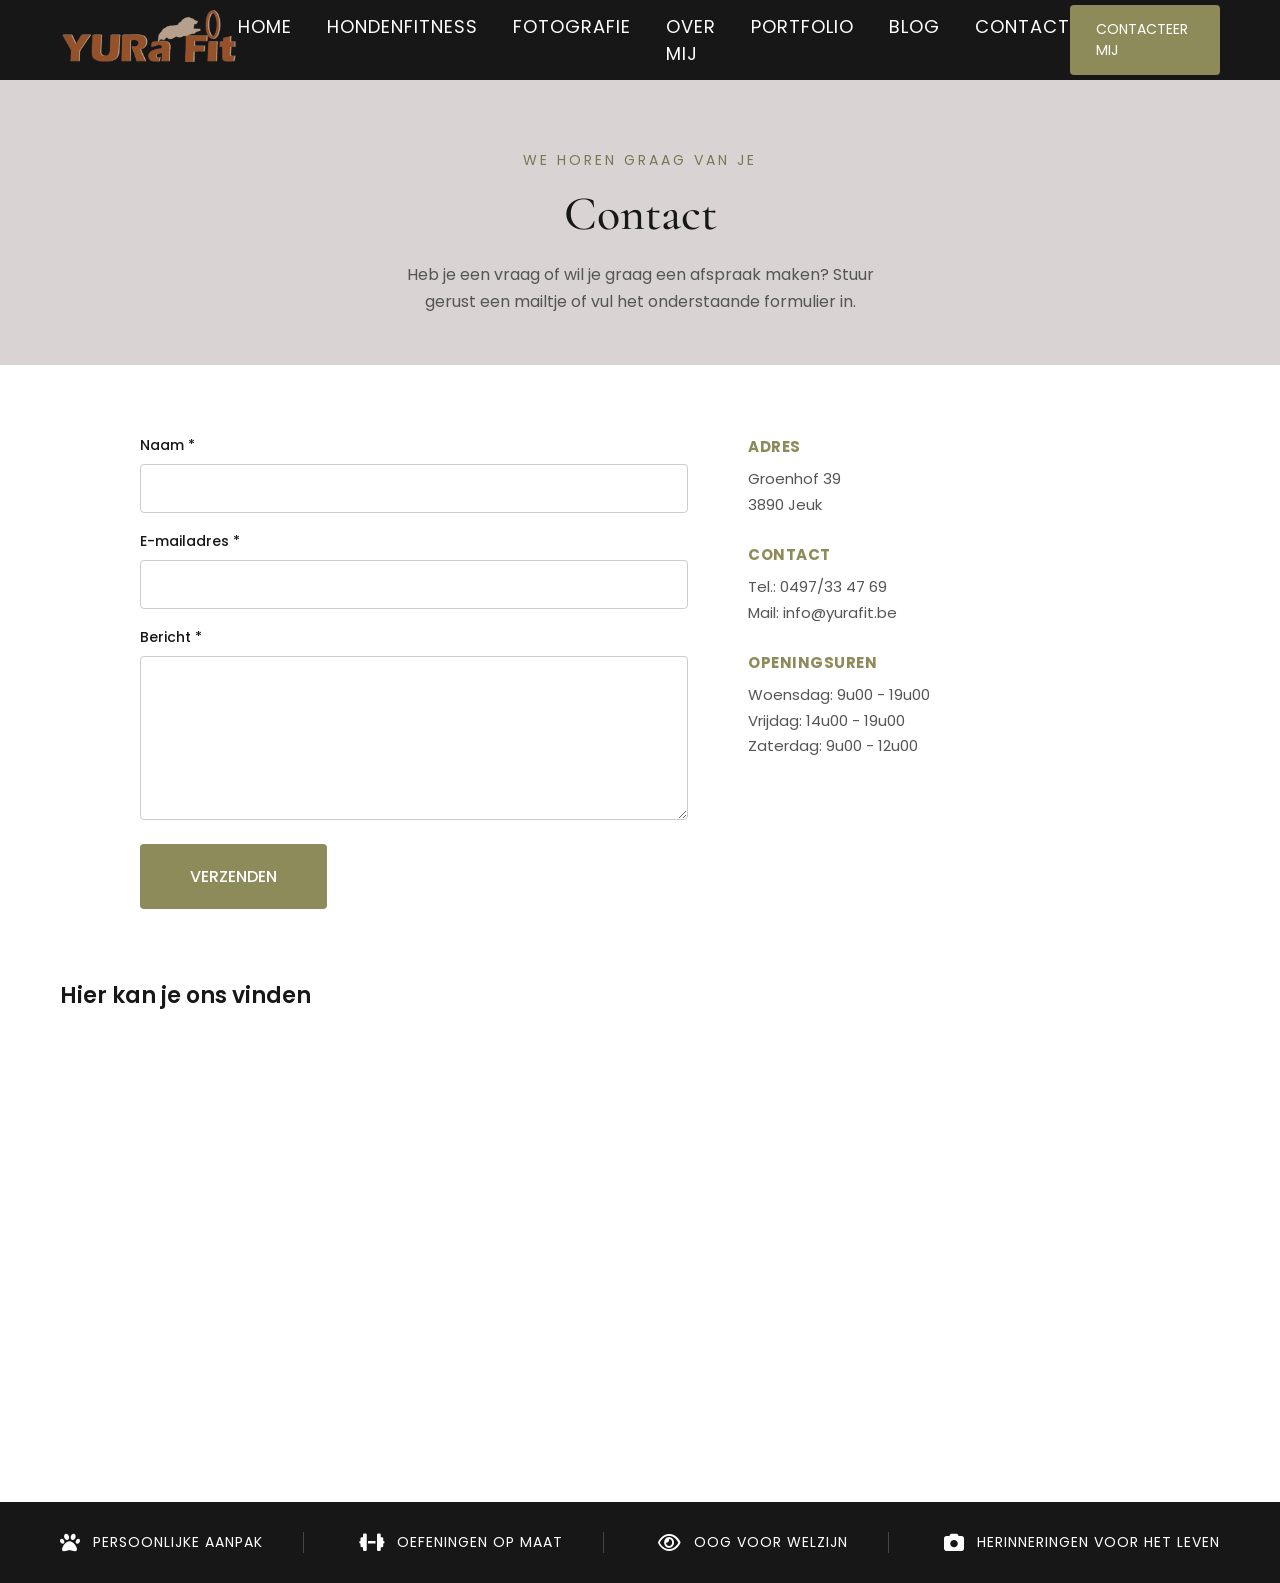
==== contact.html @ cb6d757e "Subpagina's over mij en contact toegevoegd" ====
<!DOCTYPE html>
<html lang="nl-BE">
    <head>
        <meta charset="UTF-8">
        <meta name="viewport" content="width=device-width, initial-scale=1.0">
        <title>Contact - YURa Fit</title>
        <link rel="stylesheet" href="css/style.css">

        <!-- Google Font -->
        <link href="https://fonts.googleapis.com/css2?family=Poppins:wght@300;400;500;600;700&family=Cormorant+Garamond:wght@500&display=swap" rel="stylesheet">
        <!--Font Awesome toevoegen-->
        <link rel="stylesheet" href="https://cdnjs.cloudflare.com/ajax/libs/font-awesome/6.7.2/css/all.min.css"> 
    </head>
    <body>
        <header>
            <nav class="navbar">

                <div class="logo">
                    <img src="images/logo.png" alt="Yurafit Logo">
                </div>

                <ul class="menu">
                    <li><a href="index.html">Home</a></li>
                    <li><a href="hondenfitness.html">Hondenfitness</a></li>
                    <li><a href="fotografie.html">Fotografie</a></li>
                    <li><a href="overmij.html">Over mij</a></li>
                    <li><a href="#">Portfolio</a></li>
                    <li><a href="#">Blog</a></li>
                    <li><a href="contact.html">Contact</a></li>
                </ul>

                <a href="contact.html" class="contact-btn">
                    Contacteer mij
                </a>
            </nav>
        </header>

        <section class="page-hero">
            <p class="page-hero-subtitle">
                We horen graag van je
            </p>
            <h1 class="page-hero-title">
                Contact
            </h1>
            <p class="page-hero-text">
                Heb je een vraag of wil je graag een afspraak maken? Stuur gerust een mailtje of vul het onderstaande formulier in.
            </p>
        </section>

        <section class="contact-section">
            <div class="contact-container">

                <form class="contact-form">
                    <label for="naam">Naam *</label>
                    <input type="text" id="naam" name="naam" required>

                    <label for="email">E-mailadres *</label>
                    <input type="email" id="email" name="email" required>

                    <label for="bericht">Bericht *</label>
                    <textarea id="bericht" name="bericht" rows="6" required></textarea>

                    <button type="submit" class="btn btn-primary">Verzenden</button>
                </form>

                <div class="contact-info">
                    <h3>Adres</h3>
                    <p>Groenhof 39<br>3890 Jeuk</p>

                    <h3>Contact</h3>
                    <p>Tel.: <a href="tel:0497334769">0497/33 47 69</a><br>
                    Mail: <a href="mailto:info@yurafit.be">info@yurafit.be</a></p>

                    <h3>Openingsuren</h3>
                    <p>Woensdag: 9u00 - 19u00<br>
                    Vrijdag: 14u00 - 19u00<br>
                    Zaterdag: 9u00 - 12u00</p>
                </div>

            </div>
        </section>

        <section class="map-section">
            <h2>Hier kan je ons vinden</h2>
            <div class="map-wrapper">
                <iframe
                    src="https://www.google.com/maps?q=Groenhof+39,+3890+Jeuk&output=embed"
                    width="100%"
                    height="100%"
                    style="border:0;"
                    allowfullscreen=""
                    loading="lazy">
                </iframe>
            </div>
        </section>

         <!-- ======================================
            VOETTEKST
        ====================================== -->
        <section class="info-bar">
            <div class="info-bar-container">

                <div class="info-item">
                    <i class="fa-solid fa-paw"></i>
                    <span>Persoonlijke aanpak</span>
                </div>

                <div class="info-item">
                    <i class="fa-solid fa-dumbbell"></i>
                    <span>Oefeningen op maat</span>
                </div>

                <div class="info-item">
                    <i class="fa-regular fa-eye"></i>
                    <span>Oog voor welzijn</span>
                </div>

                <div class="info-item">
                    <i class="fa-solid fa-camera"></i>
                    <span>Herinneringen voor het leven</span>
                </div>
            </div>
        </section>

    </body>
</html>
---- css/style.css ----
/* RESET */
*{  /* * is een selector. Het betekent: Selecteer alle HTML-elementen op de pagina.*/
    margin:0;
    padding:0;
    box-sizing:border-box;
}

body{
    font-family:'Poppins',sans-serif;
}


/* NAVBAR */
.navbar{ /*Het punt betekent: Zoek een element met deze class.*/
    background:#171717;
    height:80px;
    display:flex;
    justify-content:space-between;
    align-items:center;
    padding:0 60px;
}

.logo img{
    height:55px;
}

.menu{
    display:flex;
    list-style:none;
    gap:35px;
}

.menu a{
    color:white;
    text-decoration:none;
    text-transform:uppercase;
    font-size:18px;
    letter-spacing:1px;
    transition:0.3s;
}

.menu a:hover{  /*Zoek alle <a>-elementen die zich binnen .menu bevinden. :hover = Dit is een pseudo-class. Ee pseudo-class beschrijft een toestand van een element. hover betekent: Wanneer de muis boven het element hangt.*/
    color:#b7b07a;
}

.contact-btn{
    background:#8e8b5b;
    color:white;
    text-decoration:none;
    padding:14px 26px;
    border-radius:4px;
    font-size:14px;
    text-transform:uppercase;
    transition:0.3s;
}

.contact-btn:hover{
    background:#a39f6f;
}

/* ======================================
   HERO
====================================== */
.hero{ /*Achtergrond instellen*/
    position:relative; /*Alles wat ín deze hero-sectie komt, mag zich ten opzichte van deze sectie positioneren. = nodig voor de overlay*/
    height:820px;
    background-image:url("../images/hero.jpg");
    background-size:cover;
    background-position: 65% center;
    background-repeat:no-repeat;
    overflow: hidden; 
}

.hero::before{ /*Maak een extra laag vóór de inhoud. Je hoeft daarvoor niets in HTML te zetten.*/
    content:""; /*De browser maakt een leeg element. Zonder deze regel verschijnt de overlay niet.*/
    position:absolute; /*Hiermee mag de laag exact geplaatst worden.*/
    top:0; /*Begint helemaal bovenaan.*/
    left:0; /*Begint helemaal links.*/
    width:100%; /*Wordt even breed als de hero.*/
    height:100%; /*Wordt even hoog als de hero.*/
    background:rgba(0,0,0,0.15); /*Donkere transparantie*/
    z-index:1; /*Werkt als lagen. Geeft de positie aan op welke laag de overlay zich bevindt*/
}

.hero-content{ /*De container op de juiste plaats zetten*/
    position: relative;
    z-index: 2;
    width: 900px; /*De tekst mag maximaal 600 pixels breed zijn.*/
    padding-top: 120px; /*De inhoud komt 120 pixels onder de bovenkant van de afbeelding.*/
    margin-left: 60px; /*De inhoud komt 60 pixels van de linkerkant.*/
    padding-left: 8%; /*schaalt mee met de breedte van het scherm.*/
}

.hero-subtitle{  /*Gezond, Sterk & In balans*/
    font-size: 20px; 
    letter-spacing: 4px;
    text-transform: uppercase;
    color: #7b7754;
    margin-bottom: 20px;
}

.hero-title{ /*Hondenfitness & Fotografie*/
    font-family: 'Cormorant Garamond', serif;
    font-size: 100px;
    font-weight: 500;
    line-height: 0.9; /*De afstand tussen de twee regels wordt iets kleiner*/
    color: #fdf9f9;
    margin-bottom: 35px; /*Laat ruimte vrij voor de tekst die onder de titel komt*/
}
.hero-line2{
    display: block;
    white-space: nowrap; /* voorkomt afbreken naar regel 3 */
    margin-left: 190px;
}

.hero-text{
    width: 630px;
    margin-top: 25px;
    font-size: 25px;
    line-height: 1.6;
    color: rgba(255,255,255,0.85);
    font-weight: 300;
}

.hero-buttons{
    display: flex; /*flex zorgt ervoor dat de knoppen naast elkaar komen te staan*/
    gap: 20px; /*20px ruimte tussen de knoppen*/
    margin-top: 40px;
}

.btn{ /*Basisopmaak voor de knoppen*/
    text-decoration: none;
    text-transform: uppercase;
    padding: 20px 50px;
    border-radius: 4px;
    font-size: 16px;
    font-weight: 500;
    transition: 0.3s;
    display: inline-flex;
     align-items: center;     /* icoon en tekst netjes verticaal centreren */
    gap: 11px;  /* ruimte tussen icoon en tekst */
}

.btn-primary{
    background: #8e8b5b;
    color: white;
}

.btn-secondary{
    border: 2px solid #8e8b5b;
    color: white;
}

.btn:hover{
    transform: translateY(-3px); /*Wanneer je met de muis over een knop gaat, schuift hij 3 pixels omhoog.*/
}

.social-icons{ /*Icoontjes van sociale media rechts op de pagina plaatsen*/
    position:absolute; /*Haal dit element uit de normale documentstroom en laat mij zelf bepalen waar het komt.*/
    right:40px; /*Plaats dit element 40 pixels van de rechterrand.*/
    top:50%; /*Begin op de helft van de hoogte van de hero. Dat is niet hetzelfde als centreren.*/
    transform:translateY(-50%); /*Dat verschuift het element nog een halve eigen hoogte omhoog. Daardoor staat het perfect verticaal gecentreerd.*/
    z-index:2; 
    display:flex;
    flex-direction:column;
    gap:20px;
}

.social-icons a{ /*Linken opmaken*/
    color:white;
    text-decoration:none;
    font-size:32px;
    transition:0.3s;
}

.social-icons a:hover{
    color:#b7b07a;
    transform:scale(1.2); /*Maak het element 20% groter.*/
}

.wave{
    position:absolute;
    bottom:-1px;
    left:0;
    width:100%;
    z-index:3;   /* zorgt dat de golf boven de donkere overlay ligt */
}

.wave svg{
    display:block;
    width:100%;
    height:100px;
}

/* ======================================
   OVER ONS
====================================== */
.about{
    background:rgb(224, 218, 218);
    padding: 80px 100px;
}

.about-container{
    display:flex;
    justify-content:space-between;
    gap:100px;
}

.about-item{
    flex:1;
}

.about-item i{
    font-size:40px;
    color:#8e8b5b;
    margin-bottom:15px;
}

.about-item h3{
    font-size:30px;
    text-transform:uppercase;
    letter-spacing:1px;
    margin-bottom:14px;
    color:#171717;
}

.about-item p{
    font-size:22px;
    line-height:1.6;
    color:#555;
    margin-bottom:12px;
}

.about-item a{
    font-size:20px;
    color:#8e8b5b;
    text-decoration:none;
    font-weight:500;
}

.about-item a:hover{
    text-decoration:underline;
}

/* ======================================
   INFO BAR
====================================== */
.info-bar{
    background:#171717;
    padding:30px 60px;
}

.info-bar-container{
    display:flex;
    justify-content:space-between;
    align-items:center;
}

.info-item{
    display:flex;
    align-items:center;
    gap:12px;
    color:white;
    font-size:14px;
    text-transform:uppercase;
    letter-spacing:1px;
}

.info-item i{
    font-size:20px;
    color:white;
}

.info-item:not(:last-child){
    border-right:1px solid rgba(255,255,255,0.2);
    padding-right:40px;
}

/* ======================================
   PAGE HERO (subpaginas)
====================================== */
.page-hero{
    background:#d9d3d3;
    padding:70px 32px 50px;
    text-align:center;
}

.page-hero-subtitle{
    font-size:14px;
    letter-spacing:3px;
    text-transform:uppercase;
    color:#7b7754;
    margin-bottom:14px;
}

.page-hero-title{
    font-family:'Cormorant Garamond', serif;
    font-size:48px;
    font-weight:500;
    color:#171717;
    margin-bottom:18px;
}

.page-hero-text{
    max-width:500px;
    margin:0 auto;
    font-size:16px;
    line-height:1.7;
    color:#555;
}

/* ======================================
   WHY SECTION
====================================== */
.why-section{
    padding:70px 60px;
}

.why-container{
    display:flex; /*display:flex op .why-container zet tekst en foto naast elkaar, elk met flex:1 zodat ze evenveel ruimte innemen.*/
    align-items:flex-start; /*Nu blijft de foto netjes bovenaan staan in plaats van verticaal gecentreerd te worden tegenover de veel langere tekst.*/
    gap:60px;
}

.why-text{
    flex:1;
}

.why-text h2{
    font-size:24px;
    font-weight:500;
    color:#171717;
    margin-bottom:18px;
}

.why-text p{
    font-size:16px;
    line-height:1.7;
    color:#555;
    margin-bottom:16px;
}

.why-image{
    flex:1;
    position:sticky; /*De foto blijft staan tijdens het scrollen*/
    top:100px;
}

.why-image img{
    width:100%;
    height:480px;
    object-fit:cover; /*object-fit:cover op de afbeelding zorgt ervoor dat de foto altijd de volledige .why-image-ruimte vult zonder vervormd te worden — de foto wordt indien nodig een beetje "bijgesneden".*/
    border-radius:8px; /*border-radius:8px geeft de foto lichtjes afgeronde hoeken, passend bij de rest van je site (knoppen hebben ook afgeronde hoeken).*/
    display:block;
}

.why-text ul{
    margin:0 0 20px 20px;
    padding:0;
}

.why-text ul li{
    font-size:16px;
    line-height:1.8;
    color:#555;
    margin-bottom:6px;
}

.why-text ul li::marker{
    color:#8e8b5b;
}

/* ======================================
   PROGRAMS SECTION
====================================== */
.programs-section{
    background:rgb(224, 218, 218);
    padding:60px 60px;
}

.programs-title{
    font-size:24px;
    font-weight:600;
    color:#171717;
    margin-bottom:30px;
    text-align:center
}

.programs-grid{
    display:grid;
    grid-template-columns:repeat(4, 1fr);
    gap:24px;
}

.program-card{
    background:white;
    border-radius:12px;
    padding:24px;
}

.program-card i{
    font-size:24px;
    color:#8e8b5b;
    margin-bottom:14px;
}

.program-card h3{
    font-size:15px;
    text-transform:uppercase;
    letter-spacing:0.5px;
    color:#171717;
    margin-bottom:10px;
}

.program-card p{
    font-size:14px;
    line-height:1.6;
    color:#555;
}

/* ======================================
   CTA SECTION
====================================== */
.cta-section{
    padding:70px 32px;
    text-align:center;
}

.cta-section h2{
    font-size:22px;
    font-weight:600;
    color:#171717;
    margin-bottom:14px;
}

.cta-section p{
    font-size:16px;
    color:#555;
    margin-bottom:26px;
}

/* ======================================
   TEXT SECTION (Over mij)
====================================== */
.text-section{
    padding:60px 32px;
}

.text-section-container{
    max-width:700px;
    margin:0 auto;
}

.text-section-container h2{
    font-size:24px;
    font-weight:600;
    color:#171717;
    margin-bottom:18px;
}

.text-section-container p{
    font-size:16px;
    line-height:1.8;
    color:#555;
    margin-bottom:16px;
}

/* ======================================
   TEXT SECTION opmaak (Over mij)
====================================== */
.text-section-container h3{
    font-size:18px;
    font-weight:600;
    color:#171717;
    margin-top:36px;
    margin-bottom:16px;
    padding-top:24px;
    border-top:1px solid #ddd;  /*dit creëert de dunne scheidingslijn boven elke tussentitel, zoals je in de afbeeldingen ziet.*/
}

.text-section-container ul{
    margin:0 0 20px 24px;
    padding:0;
}

.text-section-container ul li{
    font-size:16px;
    line-height:1.8;
    color:#555;
    margin-bottom:14px;
}

.text-section-container ul li::marker{ /*kleurt de bolletjes (ul) in de olijfgroene accentkleur, voor visuele samenhang.*/
    color:#8e8b5b;
}

.text-section-container b{
    color:#171717;
}

.quote{
    font-style:italic;
    font-size:16px;
    line-height:1.8;
    color:#555;
    border-left:2px dashed #b7b07a; /*geeft het citaat de gestippelde verticale lijn zoals in je voorbeeldafbeelding.*/
    padding:6px 0 6px 20px;
    margin:30px 0 0;
}

.quote::before{ /*.quote::before en ::after voegen automatisch de aanhalingstekens toe via CSS, dus je hoeft ze niet zelf in de tekst te typen — netter en makkelijker aan te passen indien je de stijl ooit wil wijzigen.*/
    content:'"'; 
}

.quote::after{
    content:'"';
    white-space:nowrap; /*zorgt ervoor dat dit pseudo-element zelf nooit een eigen regel begint, ook al zou er toch nog ergens een toevallige spatie staan.*/
}

/* ======================================
   CONTACT SECTION
====================================== */
.contact-section{
    padding:70px 60px;
}

.contact-container{
    display:flex;
    gap:60px;
    max-width:1000px;
    margin:0 auto;
}

.contact-form{
    flex:1.4;
    display:flex;
    flex-direction:column;
}

.contact-form label{
    font-size:14px;
    font-weight:500;
    color:#171717;
    margin-bottom:8px;
    margin-top:18px;
}

.contact-form label:first-child{
    margin-top:0;
}

.contact-form input,
.contact-form textarea{
    border:1px solid #ccc;
    border-radius:4px;
    padding:12px 14px;
    font-family:'Poppins', sans-serif;
    font-size:15px;
    color:#171717;
    transition:0.3s;
}

.contact-form input:focus,
.contact-form textarea:focus{
    outline:none;
    border-color:#8e8b5b;
}

.contact-form textarea{
    resize:vertical;
}

.contact-form button{
    margin-top:24px;
    align-self:flex-start;
    border:none;
    cursor:pointer;
    font-family:'Poppins', sans-serif;
}

.contact-info{
    flex:1;
}

.contact-info h3{
    font-size:15px;
    text-transform:uppercase;
    letter-spacing:0.5px;
    color:#8e8b5b;
    margin-bottom:8px;
    margin-top:26px;
}

.contact-info h3:first-child{
    margin-top:0;
}

.contact-info p{
    font-size:15px;
    line-height:1.7;
    color:#555;
}

.contact-info a{
    color:#555;
    text-decoration:none;
}

.contact-info a:hover{
    color:#8e8b5b;
}

/* ======================================
   MAP SECTION
====================================== */
.map-section{
    padding:0 60px 70px;
}

.map-section h2{
    font-size:22px;
    font-weight:600;
    color:#171717;
    margin-bottom:20px;
}

.map-wrapper{
    width:100%;
    height:400px;
    border-radius:8px;
    overflow:hidden;
}
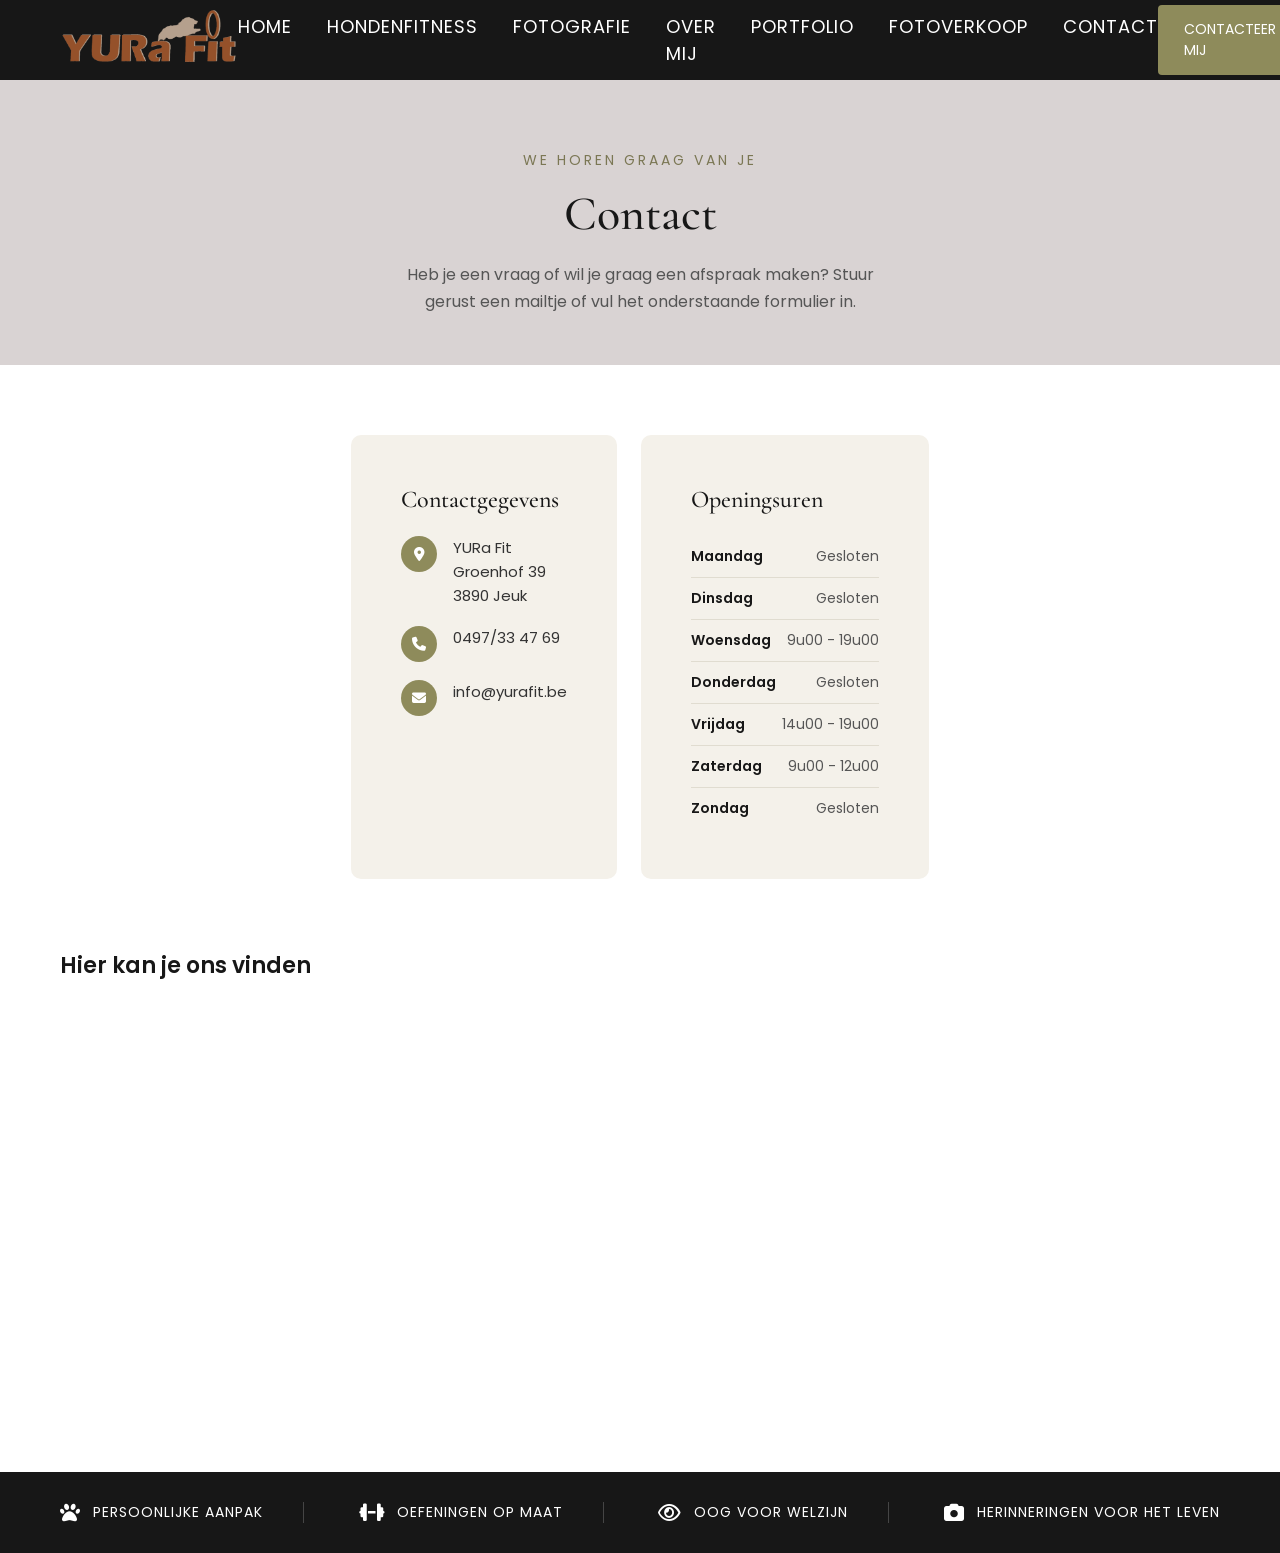
==== commit 4a75ca6d: "aanpassingen contact" ====
--- a/contact.html
+++ b/contact.html
@@ -24,14 +24,18 @@
                     <li><a href="hondenfitness.html">Hondenfitness</a></li>
                     <li><a href="fotografie.html">Fotografie</a></li>
                     <li><a href="overmij.html">Over mij</a></li>
-                    <li><a href="#">Portfolio</a></li>
-                    <li><a href="#">Blog</a></li>
+                    <li><a href="portfolio.html">Portfolio</a></li>
+                    <li><a href="wedstrijdfotos.html">Fotoverkoop</a></li>
                     <li><a href="contact.html">Contact</a></li>
                 </ul>
 
                 <a href="contact.html" class="contact-btn">
                     Contacteer mij
                 </a>
+
+                <button class="hamburger" id="hamburger" aria-label="Menu openen">
+                    <i class="fa-solid fa-bars"></i>
+                </button>
             </nav>
         </header>
 
@@ -50,31 +54,59 @@
         <section class="contact-section">
             <div class="contact-container">
 
-                <form class="contact-form">
-                    <label for="naam">Naam *</label>
-                    <input type="text" id="naam" name="naam" required>
+                <div class="info-cards">
+                    <div class="info-card">
+                        <h3>Contactgegevens</h3>
 
-                    <label for="email">E-mailadres *</label>
-                    <input type="email" id="email" name="email" required>
+                        <div class="info-row">
+                            <span class="info-icon"><i class="fa-solid fa-location-dot"></i></span>
+                            <p>YURa Fit<br>Groenhof 39<br>3890 Jeuk</p>
+                        </div>
 
-                    <label for="bericht">Bericht *</label>
-                    <textarea id="bericht" name="bericht" rows="6" required></textarea>
+                        <div class="info-row">
+                            <span class="info-icon"><i class="fa-solid fa-phone"></i></span>
+                            <p><a href="tel:0497334769">0497/33 47 69</a></p>
+                        </div>
 
-                    <button type="submit" class="btn btn-primary">Verzenden</button>
-                </form>
+                        <div class="info-row">
+                            <span class="info-icon"><i class="fa-solid fa-envelope"></i></span>
+                            <p><a href="mailto:info@yurafit.be">info@yurafit.be</a></p>
+                        </div>
+                    </div>
 
-                <div class="contact-info">
-                    <h3>Adres</h3>
-                    <p>Groenhof 39<br>3890 Jeuk</p>
+                    <div class="info-card">
+                        <h3>Openingsuren</h3>
 
-                    <h3>Contact</h3>
-                    <p>Tel.: <a href="tel:0497334769">0497/33 47 69</a><br>
-                    Mail: <a href="mailto:info@yurafit.be">info@yurafit.be</a></p>
+                        <div class="hours-row">
+                            <span>Maandag</span>
+                            <span class="closed">Gesloten</span>
+                        </div>
+                        <div class="hours-row">
+                            <span>Dinsdag</span>
+                            <span class="closed">Gesloten</span>
+                        </div>
+                        <div class="hours-row">
+                            <span>Woensdag</span>
+                            <span>9u00 - 19u00</span>
+                        </div>
+                        <div class="hours-row">
+                            <span>Donderdag</span>
+                            <span class="closed">Gesloten</span>
+                        </div>
+                        <div class="hours-row">
+                            <span>Vrijdag</span>
+                            <span>14u00 - 19u00</span>
+                        </div>
+                        <div class="hours-row">
+                            <span>Zaterdag</span>
+                            <span>9u00 - 12u00</span>
+                        </div>
+                        <div class="hours-row">
+                            <span>Zondag</span>
+                            <span class="closed">Gesloten</span>
+                        </div>
+                    </div>
 
-                    <h3>Openingsuren</h3>
-                    <p>Woensdag: 9u00 - 19u00<br>
-                    Vrijdag: 14u00 - 19u00<br>
-                    Zaterdag: 9u00 - 12u00</p>
                 </div>
 
             </div>
@@ -121,6 +153,6 @@
                 </div>
             </div>
         </section>
-
+        <script src="js/script.js"></script>
     </body>
 </html>
--- a/css/style.css
+++ b/css/style.css
@@ -1,4 +1,9 @@
 /* RESET */
+html, body{
+    max-width:100%;
+    overflow-x:hidden;
+}
+
 *{  /* * is een selector. Het betekent: Selecteer alle HTML-elementen op de pagina.*/
     margin:0;
     padding:0;
@@ -18,6 +23,7 @@
     justify-content:space-between;
     align-items:center;
     padding:0 60px;
+    position:relative;
 }
 
 .logo img{
@@ -392,6 +398,10 @@
     gap:24px;
 }
 
+.programs-grid.photography-grid{ /*Door de extra klasse photography-grid toe te voegen naast programs-grid in je HTML, kan je dezelfde basisopmaak hergebruiken, maar toch een ander aantal kolommen instellen — dit heet een "modifier"-klasse.*/
+    grid-template-columns:repeat(3, 1fr);
+}
+
 .program-card{
     background:white;
     border-radius:12px;
@@ -611,6 +621,100 @@
 }
 
 /* ======================================
+   INFO CARDS (Contact)
+====================================== */
+.info-cards{
+    display:flex;
+    gap:24px;
+    max-width:1100px;
+    margin:0 auto;
+}
+
+.info-card{
+    flex:1;
+    background:#f4f1ea;
+    border-radius:10px;
+    padding:50px;
+}
+
+.info-card h3{
+    font-family:'Cormorant Garamond', serif;
+    font-size:24px;
+    font-weight:500;
+    color:#171717;
+    margin-bottom:22px;
+}
+
+.info-row{
+    display:flex;
+    align-items:flex-start;
+    gap:16px;
+    margin-bottom:18px;
+}
+
+.info-row:last-child{
+    margin-bottom:0;
+}
+
+.info-icon{
+    width:36px;
+    height:36px;
+    background:#8e8b5b;
+    border-radius:50%;
+    display:flex;
+    align-items:center;
+    justify-content:center;
+    color:white;
+    font-size:14px;
+    flex-shrink:0;
+}
+
+.info-row p{
+    font-size:15px;
+    line-height:1.6;
+    color:#333;
+}
+
+.info-row a{
+    color:#333;
+    text-decoration:none;
+}
+
+.info-row a:hover{
+    color:#8e8b5b;
+}
+
+.hours-row{
+    display:flex;
+    justify-content:space-between;
+    padding:10px 0;
+    border-bottom:1px solid #e0dcd0;
+    font-size:14px;
+    align-items:center;
+    gap:16px;
+    align-items:center;
+    gap:16px;
+}
+
+.hours-row:last-child{
+    border-bottom:none;
+}
+
+.hours-row span:first-child{
+    font-weight:600;
+    color:#171717;
+}
+
+.hours-row span:last-child{
+    color:#555;
+    white-space:nowrap;
+}
+
+.hours-row .closed{
+    color:#999;
+}
+
+/* ======================================
    MAP SECTION
 ====================================== */
 .map-section{
@@ -629,4 +733,627 @@
     height:400px;
     border-radius:8px;
     overflow:hidden;
+}
+
+/* ======================================
+   INFO SECTION (praktische info)
+====================================== */
+.info-section{  /*.info-section hergebruikt bewust géén grijze achtergrond (in tegenstelling tot .programs-section), zodat er visuele afwisseling ontstaat tussen de secties op je pagina — wit, dan grijs, dan weer wit, dan de olijfgroene CTA-knop als afsluiter. Dat voorkomt dat de pagina "plat" aanvoelt.*/
+    padding:60px 60px;
+}
+
+.info-container{
+    display:flex;
+    justify-content:space-between;
+    gap:40px;
+    max-width:900px;
+    margin:0 auto;
+    text-align:center;
+}
+
+.info-block{
+    flex:1;
+}
+
+.info-block i{
+    font-size:26px;
+    color:#8e8b5b;
+    margin-bottom:14px;
+}
+
+.info-block h3{
+    font-size:15px;
+    text-transform:uppercase;
+    letter-spacing:0.5px;
+    color:#171717;
+    margin-bottom:10px;
+}
+
+.info-block p{
+    font-size:14px;
+    line-height:1.6;
+    color:#555;
+}
+
+/* ======================================
+   GALLERY SECTION (Portfolio)
+====================================== */
+.gallery-section{
+    padding:60px 60px;
+}
+
+.gallery-grid{
+    display:grid;
+    grid-template-columns:repeat(3, 1fr);
+    gap:20px;
+}
+
+.gallery-item{
+    overflow:hidden;
+    border-radius:8px;
+}
+
+.gallery-item img{
+    width:100%;
+    height:320px;
+    object-fit:cover;
+    display:block;
+    transition:0.4s;
+}
+
+.gallery-item img:hover{
+    transform:scale(1.05);
+}
+
+/* ======================================
+   GALLERY FILTERS (Portfolio)
+====================================== */
+.gallery-filters{
+    display:flex;
+    justify-content:center;
+    gap:14px;
+    padding:0px 60px 40px;
+    margin-top:-40px;
+    flex-wrap:wrap;
+}
+
+.filter-btn{
+    background:none;
+    border:1px solid #ccc;
+    color:#555;
+    padding:10px 24px;
+    border-radius:4px;
+    font-size:14px;
+    text-transform:uppercase;
+    letter-spacing:0.5px;
+    cursor:pointer;
+    transition:0.3s;
+    font-family:'Poppins', sans-serif;
+}
+
+.filter-btn:hover{
+    border-color:#8e8b5b;
+    color:#8e8b5b;
+}
+
+.filter-btn.active{
+    background:#8e8b5b;
+    border-color:#8e8b5b;
+    color:white;
+}
+
+.gallery-item.hidden{
+    display:none;
+}
+
+/* ======================================
+   LINKS SECTION (Fotografie.html)
+====================================== */
+.links-section{
+    background:rgb(224, 218, 218);
+    padding:50px 60px;
+}
+
+.links-grid{
+    display:grid;
+    grid-template-columns:repeat(2, 1fr);
+    gap:24px;
+    max-width:900px;
+    margin:0 auto;
+}
+
+.link-card{
+    display:flex; /*binnen elke .link-card zet icoon, tekst en pijltje netjes op één rij, met margin-left:auto op de pijl zodat die automatisch helemaal rechts uitlijnt.*/
+    align-items:center;
+    gap:18px;
+    background:white;
+    border:1px solid #ddd;
+    border-radius:12px;
+    padding:22px 24px;
+    text-decoration:none;
+    transition:0.3s;
+}
+
+.link-card:hover{
+    border-color:#8e8b5b;
+    transform:translateY(-3px); /*geeft een subtiele hover-interactie, zodat duidelijk is dat de hele kaart klikbaar is (niet enkel de tekst).*/
+}
+
+.link-card > i:first-child{
+    font-size:26px;
+    color:#8e8b5b;
+    flex-shrink:0;
+}
+
+.link-card h3{
+    font-size:15px;
+    text-transform:uppercase;
+    letter-spacing:0.5px;
+    color:#171717;
+    margin-bottom:4px;
+}
+
+.link-card p{
+    font-size:13px;
+    color:#555;
+    line-height:1.5;
+}
+
+.link-arrow{
+    margin-left:auto;
+    color:#8e8b5b;
+    font-size:16px;
+    flex-shrink:0;
+}
+
+/* ======================================
+   INTRO SECTION (Wedstrijdfoto's)
+====================================== */
+.intro-section{
+    padding:40px 60px;
+    display:flex;
+    align-items:center;
+    justify-content:space-between;
+    gap:24px;
+}
+
+.intro-container{
+    display:flex;
+    align-items:center;
+    justify-content:space-between;
+    gap:24px;
+    max-width:900px;
+    margin:0 auto;
+    width:100%;
+}
+
+.intro-container p{
+    font-size:15px;
+    line-height:1.7;
+    color:#555;
+    max-width:600px;
+}
+
+.instagram-btn{ /*.instagram-btn heeft een linear-gradient die de bekende Instagram-kleuren nabootst — dit is de enige plek in je hele site waar je een verloop gebruikt, wat bewust is: het herkenningspunt van het Instagram-logo weegt hier zwaarder dan visuele consistentie met de rest van je (verder vlakke) site.*/
+    width:48px;
+    height:48px;
+    border-radius:8px;
+    background:linear-gradient(45deg, #f09433, #e6683c, #dc2743, #cc2366, #bc1888);
+    display:flex;
+    align-items:center;
+    justify-content:center;
+    color:white;
+    font-size:22px;
+    text-decoration:none;
+    flex-shrink:0;
+    transition:0.3s;
+}
+
+.instagram-btn:hover{
+    transform:scale(1.08);
+}
+
+/* ======================================
+   EVENTS SECTION
+====================================== */
+.events-section{
+    background:rgb(224, 218, 218);
+    padding:50px 60px;
+}
+
+.events-container{
+    max-width:900px;
+    margin:0 auto;
+}
+
+.events-container h2{
+    font-size:20px;
+    font-weight:600;
+    color:#171717;
+    margin-bottom:24px;
+}
+
+.event-card{ /*.event-card gebruikt flex-wrap:wrap, zodat de knoppen automatisch onder de titel/datum vallen op een smaller scherm in plaats van de kaart te doen overlopen.*/
+    background:white;
+    border-radius:8px;
+    padding:20px 24px;
+    display:flex;
+    align-items:center;
+    justify-content:space-between;
+    margin-bottom:16px;
+    flex-wrap:wrap;
+    gap:16px;
+}
+
+.event-card:last-child{
+    margin-bottom:0;
+}
+
+.event-info h3{
+    font-size:16px;
+    font-weight:600;
+    color:#171717;
+    margin-bottom:4px;
+}
+
+.event-info p{
+    font-size:13px;
+    color:#888;
+}
+
+.event-buttons{
+    display:flex;
+    gap:10px;
+}
+
+.event-btn{
+    display:inline-flex;
+    align-items:center;
+    gap:8px;
+    padding:10px 18px;
+    border-radius:4px;
+    font-size:13px;
+    text-decoration:none;
+    transition:0.3s;
+}
+
+.event-btn-outline{
+    border:1px solid #ccc;
+    color:#171717;
+}
+
+.event-btn-outline:hover{
+    border-color:#8e8b5b;
+    color:#8e8b5b;
+}
+
+.event-btn-filled{
+    background:#8e8b5b;
+    color:white;
+}
+
+.event-btn-filled:hover{
+    background:#a39f6f;
+}
+
+/* ======================================
+   PRICING SECTION
+====================================== */
+.pricing-section{
+    padding:60px;
+}
+
+.pricing-container{ /*.pricing-container met grid-template-columns:1fr 1fr zet de twee boxen (Prijzen / Hoe bestellen) mooi naast elkaar, elk met evenveel breedte.*/
+    display:grid;
+    grid-template-columns:1fr 1fr;
+    gap:30px;
+    max-width:900px;
+    margin:0 auto;
+}
+
+.pricing-box{
+    border:1px solid #ddd;
+    border-radius:10px;
+    padding:26px 28px;
+}
+
+.pricing-box h3{
+    display:flex;
+    align-items:center;
+    gap:10px;
+    font-size:16px;
+    font-weight:600;
+    color:#171717;
+    margin-bottom:20px;
+}
+
+.pricing-box h3 i{
+    color:#8e8b5b;
+    font-size:16px;
+}
+
+.pricing-box h4{
+    font-size:13px;
+    text-transform:uppercase;
+    letter-spacing:0.5px;
+    color:#888;
+    margin:18px 0 10px;
+}
+
+.price-row{
+    display:flex;
+    justify-content:space-between;
+    font-size:14px;
+    color:#555;
+    margin-bottom:10px;
+}
+
+.price-row span:last-child{
+    font-weight:500;
+    color:#171717;
+}
+
+.step-row{
+    display:flex;
+    align-items:flex-start;
+    gap:12px;
+    margin-bottom:14px;
+}
+
+.step-row:last-child{
+    margin-bottom:0;
+}
+
+.step-number{ /*.step-number hergebruikt hetzelfde ronde-cirkel-patroon als je eerder al zag in het mockup-voorbeeld, opgebouwd met border-radius:50% op een vast breedte/hoogte-vak.*/
+    background:#8e8b5b;
+    color:white;
+    width:22px;
+    height:22px;
+    border-radius:50%;
+    display:flex;
+    align-items:center;
+    justify-content:center;
+    font-size:12px;
+    flex-shrink:0;
+}
+
+.step-row p{
+    font-size:13px;
+    color:#555;
+    line-height:1.6;
+}
+
+/* ======================================
+   NAVIGATIEBAR RESPONSIVE MAKEN 
+====================================== */
+.hamburger{
+    display:none;
+    background:none;
+    border:none;
+    color:white;
+    font-size:26px;
+    cursor:pointer;
+}
+
+@media (max-width: 768px){
+    .gallery-filters{
+        padding:0 20px 24px;
+        gap:10px;
+    }
+
+    .filter-btn{
+        padding:8px 16px;
+        font-size:12px;
+    }
+    
+    .hamburger{
+        display:block;
+    }
+
+    .menu{
+        display:none;
+        position:absolute;
+        top:80px;
+        left:0;
+        width:100%;
+        background:#171717;
+        flex-direction:column;
+        gap:0;
+        padding:10px 0;
+        z-index:999;
+    }
+
+    .menu.active{
+        display:flex;
+    }
+
+    .menu li{
+        width:100%;
+        text-align:center;
+    }
+
+    .menu a{
+        display:block;
+        padding:16px 20px;
+    }
+
+    .hero{
+        height:auto;
+        min-height:600px;
+    }
+
+    .hero-content{
+        width:100%;
+        padding-top:100px;
+        margin-left:0;
+        padding-left:20px;
+        padding-right:20px;
+    }
+
+    .hero-title{
+        font-size:48px;
+    }
+
+    .hero-line2{
+        margin-left:60px;
+    }
+
+    .hero-text{
+        width:100%;
+        font-size:16px;
+    }
+
+    .hero-buttons{
+        flex-direction:column;
+        gap:14px;
+    }
+
+    .btn{
+        padding:16px 30px;
+        justify-content:center;
+    }
+
+    .social-icons{
+        display:none;
+    }
+
+    .wave svg{
+        height:50px;
+    }
+
+    .about{
+        padding:40px 24px;
+    }
+
+    .about-container{
+        flex-direction:column;
+        gap:32px;
+    }
+
+    .about-item{
+        max-width:100%;
+    }
+
+    .info-bar{
+        padding:24px 20px;
+    }
+
+    .info-bar-container{
+        flex-direction:column;
+        align-items:flex-start;
+        gap:16px;
+    }
+
+    .info-item:not(:last-child){
+        border-right:none;
+        padding-right:0;
+        border-bottom:1px solid rgba(255,255,255,0.2);
+        padding-bottom:16px;
+        width:100%;
+    }
+
+    .page-hero{
+        padding:50px 20px 36px;
+    }
+
+    .page-hero-title{
+        font-size:32px;
+    }
+
+    .why-section{
+        padding:40px 20px;
+    }
+
+    .why-container{
+        flex-direction:column;
+        gap:30px;
+    }
+
+    .why-image{
+        position:static;
+    }
+
+    .why-image img{
+        height:auto;
+    }
+
+    .programs-section{
+        padding:40px 20px;
+    }
+
+    .programs-grid,
+    .programs-grid.photography-grid{
+        grid-template-columns:1fr;
+    }
+
+    .navbar{
+        padding:0 20px;
+    }
+
+    .contact-btn{
+        display:none;
+    }
+    .contact-section{
+        padding:40px 20px;
+    }
+
+    .info-cards{
+        flex-direction:column;
+        gap:24px;
+        max-width:1100px;
+        margin:0 auto;
+    }
+
+    .map-section{
+        padding:0 20px 40px;
+    }
+    .gallery-section{
+        padding:40px 20px;
+    }
+
+    .gallery-grid{
+        grid-template-columns:1fr 1fr;
+        gap:12px;
+    }
+
+    .gallery-item img{
+        height:180px;
+    }
+    .links-section{
+        padding:40px 20px;
+    }
+
+    .links-grid{
+        grid-template-columns:1fr;
+    }
+    .info-section{
+        padding:40px 20px;
+    }
+
+    .info-container{
+        flex-direction:column;
+        gap:28px;
+    }
+    .events-section,
+    .pricing-section{
+        padding:40px 20px;
+    }
+
+    .event-card{
+        flex-direction:column;
+        align-items:flex-start;
+    }
+
+    .event-buttons{
+        width:100%;
+    }
+
+    .event-btn{
+        flex:1;
+        justify-content:center;
+    }
+
+    .pricing-container{
+        grid-template-columns:1fr;
+    }
 }
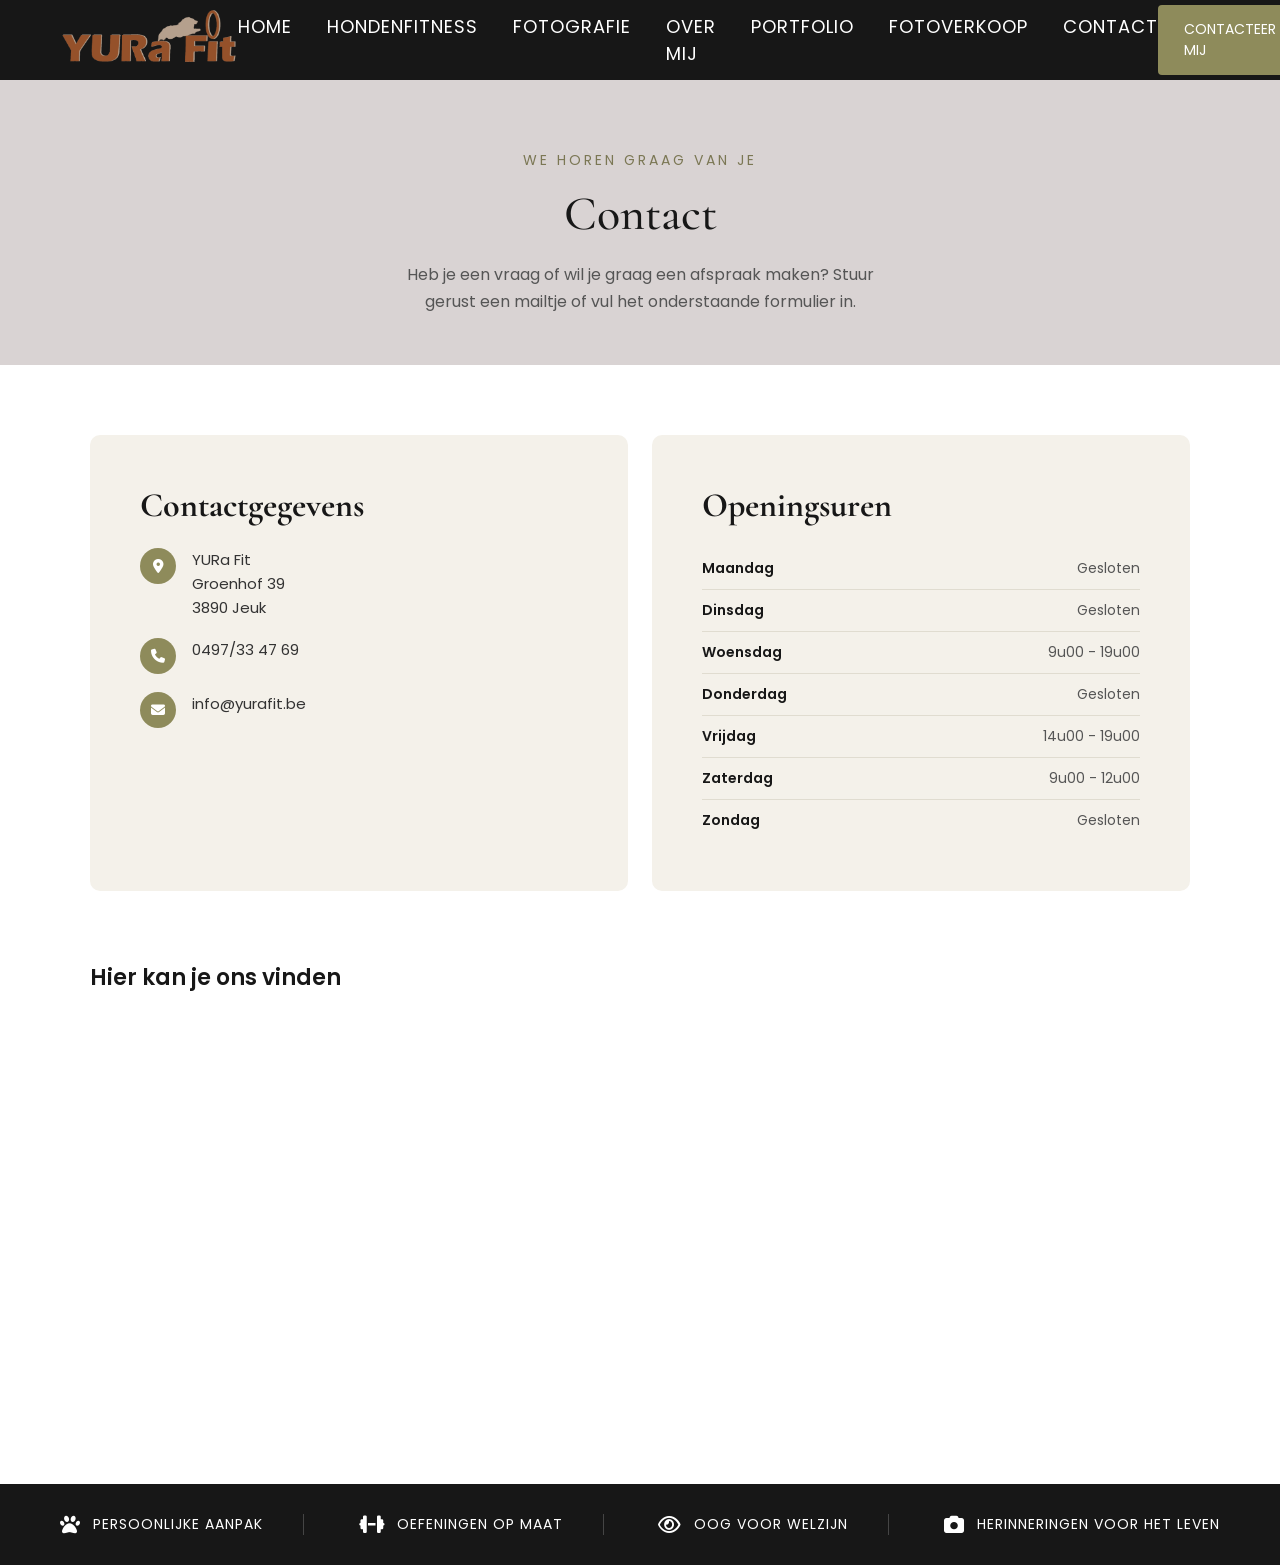
==== commit f6615c18: "contact aanpassen" ====
--- a/contact.html
+++ b/contact.html
@@ -52,63 +52,58 @@
         </section>
 
         <section class="contact-section">
-            <div class="contact-container">
+            <div class="info-cards">
+                <div class="info-card">
+                    <h3>Contactgegevens</h3>
 
-                <div class="info-cards">
-                    <div class="info-card">
-                        <h3>Contactgegevens</h3>
-
-                        <div class="info-row">
-                            <span class="info-icon"><i class="fa-solid fa-location-dot"></i></span>
-                            <p>YURa Fit<br>Groenhof 39<br>3890 Jeuk</p>
-                        </div>
-
-                        <div class="info-row">
-                            <span class="info-icon"><i class="fa-solid fa-phone"></i></span>
-                            <p><a href="tel:0497334769">0497/33 47 69</a></p>
-                        </div>
-
-                        <div class="info-row">
-                            <span class="info-icon"><i class="fa-solid fa-envelope"></i></span>
-                            <p><a href="mailto:info@yurafit.be">info@yurafit.be</a></p>
-                        </div>
+                    <div class="info-row">
+                        <span class="info-icon"><i class="fa-solid fa-location-dot"></i></span>
+                        <p>YURa Fit<br>Groenhof 39<br>3890 Jeuk</p>
                     </div>
 
-                    <div class="info-card">
-                        <h3>Openingsuren</h3>
-
-                        <div class="hours-row">
-                            <span>Maandag</span>
-                            <span class="closed">Gesloten</span>
-                        </div>
-                        <div class="hours-row">
-                            <span>Dinsdag</span>
-                            <span class="closed">Gesloten</span>
-                        </div>
-                        <div class="hours-row">
-                            <span>Woensdag</span>
-                            <span>9u00 - 19u00</span>
-                        </div>
-                        <div class="hours-row">
-                            <span>Donderdag</span>
-                            <span class="closed">Gesloten</span>
-                        </div>
-                        <div class="hours-row">
-                            <span>Vrijdag</span>
-                            <span>14u00 - 19u00</span>
-                        </div>
-                        <div class="hours-row">
-                            <span>Zaterdag</span>
-                            <span>9u00 - 12u00</span>
-                        </div>
-                        <div class="hours-row">
-                            <span>Zondag</span>
-                            <span class="closed">Gesloten</span>
-                        </div>
+                    <div class="info-row">
+                        <span class="info-icon"><i class="fa-solid fa-phone"></i></span>
+                        <p><a href="tel:0497334769">0497/33 47 69</a></p>
                     </div>
 
+                    <div class="info-row">
+                        <span class="info-icon"><i class="fa-solid fa-envelope"></i></span>
+                        <p><a href="mailto:info@yurafit.be">info@yurafit.be</a></p>
+                    </div>
                 </div>
 
+                <div class="info-card">
+                    <h3>Openingsuren</h3>
+
+                    <div class="hours-row">
+                        <span>Maandag</span>
+                        <span class="closed">Gesloten</span>
+                    </div>
+                    <div class="hours-row">
+                        <span>Dinsdag</span>
+                        <span class="closed">Gesloten</span>
+                    </div>
+                    <div class="hours-row">
+                        <span>Woensdag</span>
+                        <span>9u00 - 19u00</span>
+                    </div>
+                    <div class="hours-row">
+                        <span>Donderdag</span>
+                        <span class="closed">Gesloten</span>
+                    </div>
+                    <div class="hours-row">
+                        <span>Vrijdag</span>
+                        <span>14u00 - 19u00</span>
+                    </div>
+                    <div class="hours-row">
+                        <span>Zaterdag</span>
+                        <span>9u00 - 12u00</span>
+                    </div>
+                    <div class="hours-row">
+                        <span>Zondag</span>
+                        <span class="closed">Gesloten</span>
+                    </div>
+                </div>
             </div>
         </section>
 
--- a/css/style.css
+++ b/css/style.css
@@ -639,8 +639,8 @@
 
 .info-card h3{
     font-family:'Cormorant Garamond', serif;
-    font-size:24px;
-    font-weight:500;
+    font-size:34px;
+    font-weight:700;
     color:#171717;
     margin-bottom:22px;
 }
@@ -692,8 +692,6 @@
     font-size:14px;
     align-items:center;
     gap:16px;
-    align-items:center;
-    gap:16px;
 }
 
 .hours-row:last-child{
@@ -726,11 +724,16 @@
     font-weight:600;
     color:#171717;
     margin-bottom:20px;
+    max-width:1100px;
+    margin-left:auto;
+    margin-right:auto;
 }
 
 .map-wrapper{
     width:100%;
     height:400px;
+    max-width:1100px;
+    margin:0 auto;
     border-radius:8px;
     overflow:hidden;
 }
@@ -1298,9 +1301,9 @@
     }
 
     .info-cards{
-        flex-direction:column;
+        display:flex;
         gap:24px;
-        max-width:1100px;
+        max-width:1000px;
         margin:0 auto;
     }
 
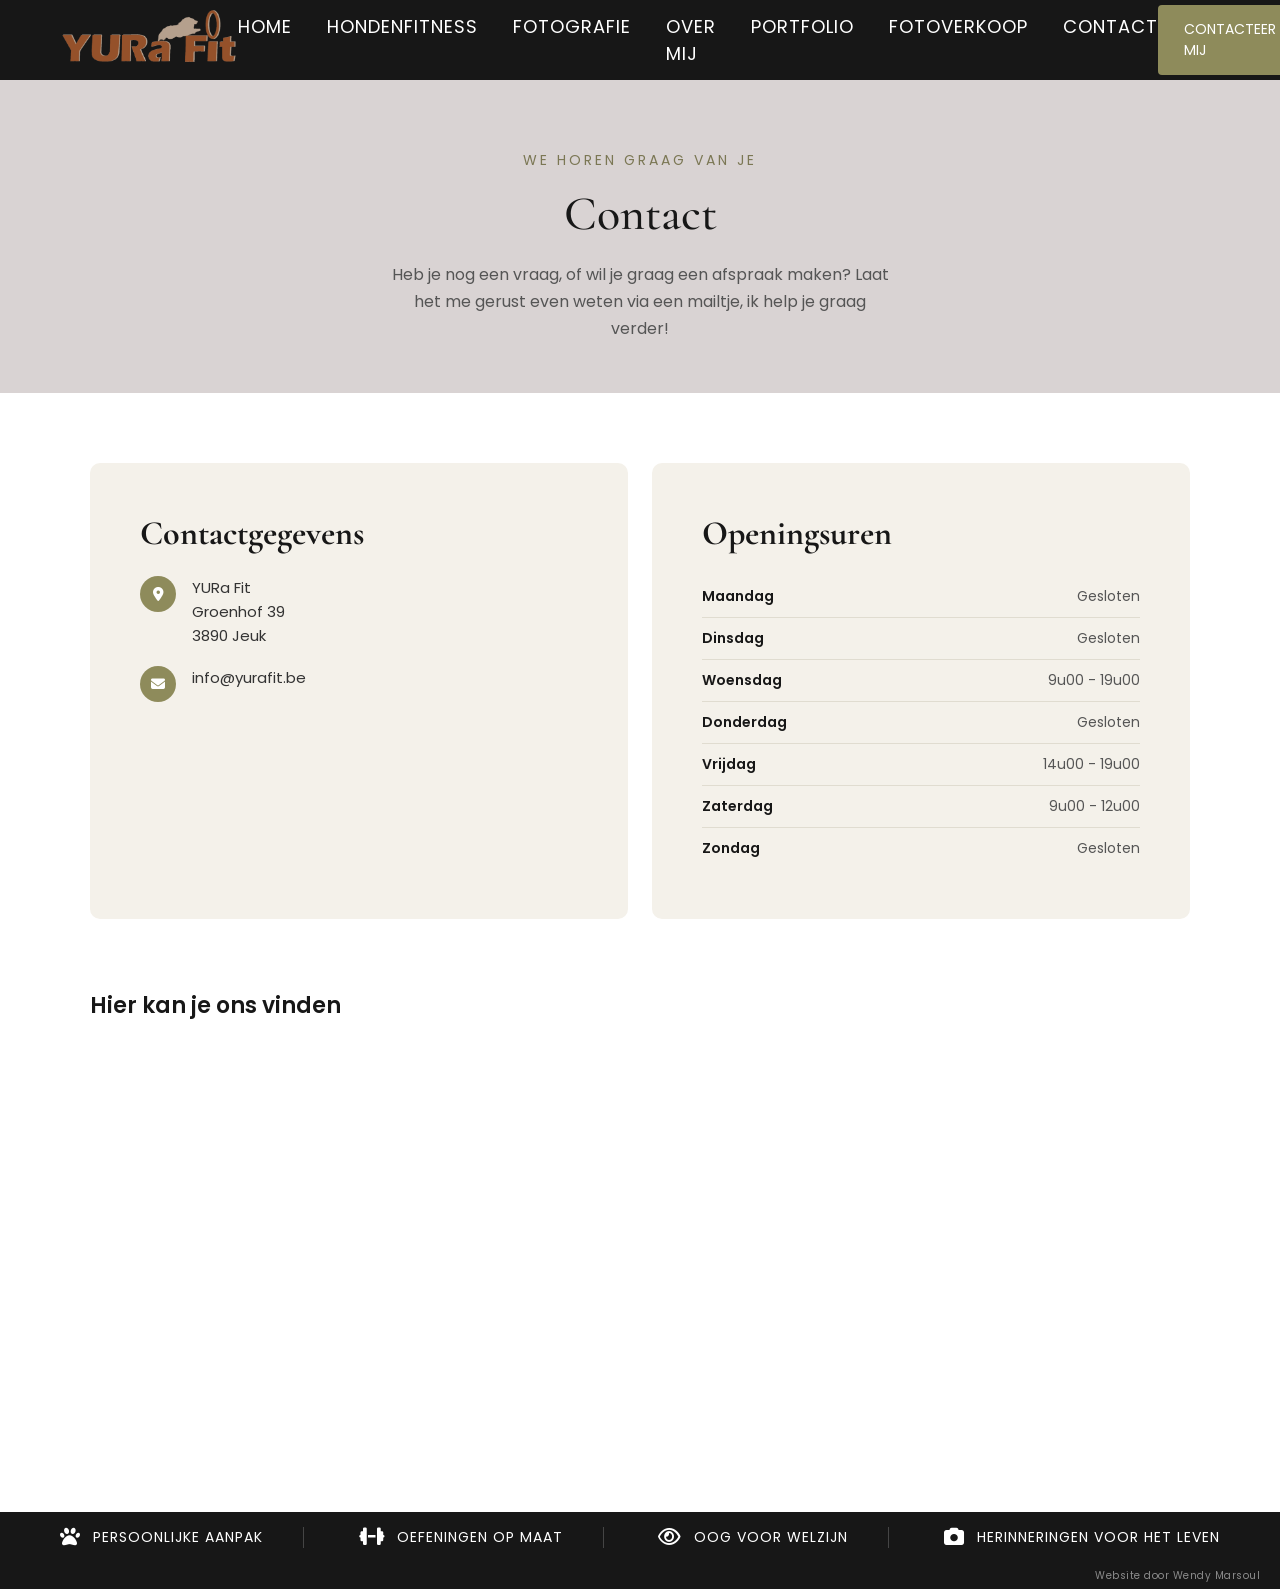
==== commit f13ecf8a: "Footer + linken socials" ====
--- a/contact.html
+++ b/contact.html
@@ -47,7 +47,7 @@
                 Contact
             </h1>
             <p class="page-hero-text">
-                Heb je een vraag of wil je graag een afspraak maken? Stuur gerust een mailtje of vul het onderstaande formulier in.
+                Heb je nog een vraag, of wil je graag een afspraak maken? Laat het me gerust even weten via een mailtje, ik help je graag verder!
             </p>
         </section>
 
@@ -59,11 +59,6 @@
                     <div class="info-row">
                         <span class="info-icon"><i class="fa-solid fa-location-dot"></i></span>
                         <p>YURa Fit<br>Groenhof 39<br>3890 Jeuk</p>
-                    </div>
-
-                    <div class="info-row">
-                        <span class="info-icon"><i class="fa-solid fa-phone"></i></span>
-                        <p><a href="tel:0497334769">0497/33 47 69</a></p>
                     </div>
 
                     <div class="info-row">
@@ -148,6 +143,11 @@
                 </div>
             </div>
         </section>
+
+        <footer class="credit-footer">
+            <p>Website door Wendy Marsoul</p>
+        </footer>
+        
         <script src="js/script.js"></script>
     </body>
 </html>
--- a/css/style.css
+++ b/css/style.css
@@ -253,7 +253,7 @@
 ====================================== */
 .info-bar{
     background:#171717;
-    padding:30px 60px;
+    padding:15px 60px;
 }
 
 .info-bar-container{
@@ -283,6 +283,21 @@
 }
 
 /* ======================================
+   CREDIT FOOTER
+====================================== */
+.credit-footer{
+    background:#171717;
+    padding:5px 20px;
+    text-align:right;
+}
+
+.credit-footer p{
+    color:rgba(255,255,255,0.5);
+    font-size:10px;
+    letter-spacing:0.5px;
+}
+
+/* ======================================
    PAGE HERO (subpaginas)
 ====================================== */
 .page-hero{
@@ -532,92 +547,6 @@
 ====================================== */
 .contact-section{
     padding:70px 60px;
-}
-
-.contact-container{
-    display:flex;
-    gap:60px;
-    max-width:1000px;
-    margin:0 auto;
-}
-
-.contact-form{
-    flex:1.4;
-    display:flex;
-    flex-direction:column;
-}
-
-.contact-form label{
-    font-size:14px;
-    font-weight:500;
-    color:#171717;
-    margin-bottom:8px;
-    margin-top:18px;
-}
-
-.contact-form label:first-child{
-    margin-top:0;
-}
-
-.contact-form input,
-.contact-form textarea{
-    border:1px solid #ccc;
-    border-radius:4px;
-    padding:12px 14px;
-    font-family:'Poppins', sans-serif;
-    font-size:15px;
-    color:#171717;
-    transition:0.3s;
-}
-
-.contact-form input:focus,
-.contact-form textarea:focus{
-    outline:none;
-    border-color:#8e8b5b;
-}
-
-.contact-form textarea{
-    resize:vertical;
-}
-
-.contact-form button{
-    margin-top:24px;
-    align-self:flex-start;
-    border:none;
-    cursor:pointer;
-    font-family:'Poppins', sans-serif;
-}
-
-.contact-info{
-    flex:1;
-}
-
-.contact-info h3{
-    font-size:15px;
-    text-transform:uppercase;
-    letter-spacing:0.5px;
-    color:#8e8b5b;
-    margin-bottom:8px;
-    margin-top:26px;
-}
-
-.contact-info h3:first-child{
-    margin-top:0;
-}
-
-.contact-info p{
-    font-size:15px;
-    line-height:1.7;
-    color:#555;
-}
-
-.contact-info a{
-    color:#555;
-    text-decoration:none;
-}
-
-.contact-info a:hover{
-    color:#8e8b5b;
 }
 
 /* ======================================
@@ -1302,9 +1231,22 @@
 
     .info-cards{
         display:flex;
-        gap:24px;
-        max-width:1000px;
+        flex-direction:column;
+        gap:20px;
+        max-width:100%;
         margin:0 auto;
+    }
+
+    .info-card{
+        padding:28px;
+    }
+
+    .info-card h3{
+        font-size:24px;
+    }
+
+    .map-wrapper{
+        height:280px;
     }
 
     .map-section{
